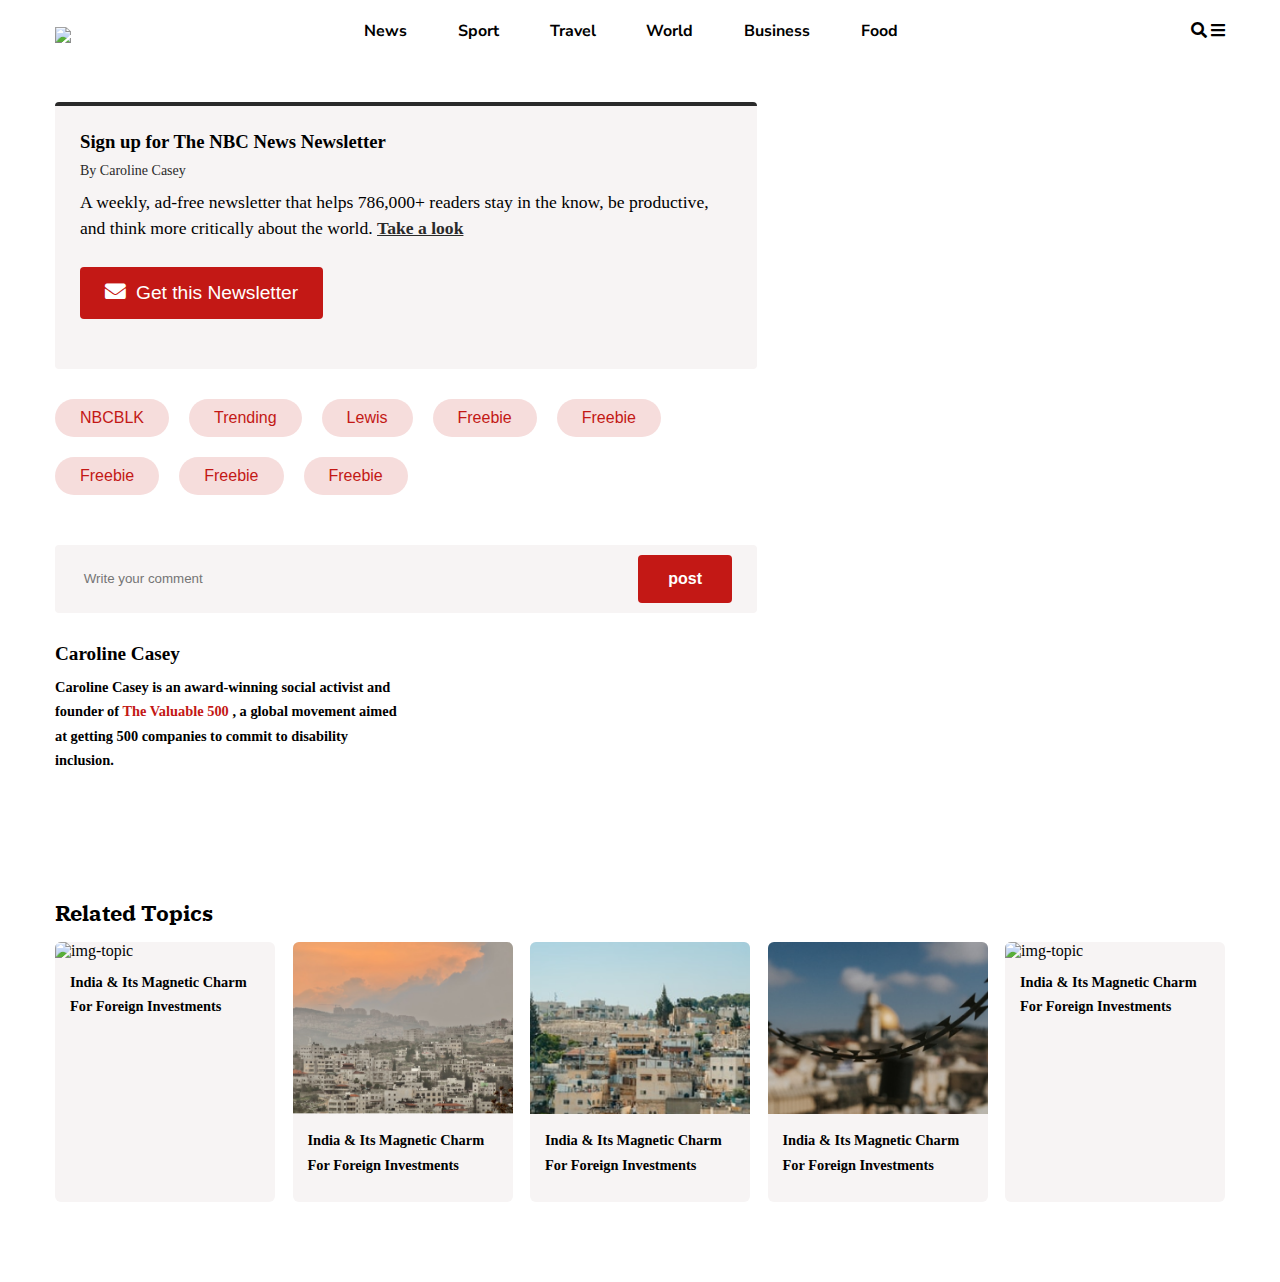
==== details.html @ b2598493 "delete detailstyle css,  merge style files into one file and change row class to rowFlex Relates #7" ====
<!DOCTYPE html>
<html lang="en">
<head>
    <meta charset="UTF-8">
    <meta http-equiv="X-UA-Compatible" content="IE=edge">
    <meta name="viewport" content="width=device-width, initial-scale=1.0">
    <title>Details News</title>
    <link rel="stylesheet" href="https://pro.fontawesome.com/releases/v5.10.0/css/all.css" />
    <link rel="stylesheet" href="style.css" />
</head>

<body>
    <!-- start navbar section -->
    <div class="container">
        <header>
            <nav>
                <div class="logo">
                    <img src="assets/logo.png" />
                </div>
                <ul class="menu">
                    <li><a href=""> News</a></li>
                    <li><a href=""> Sport</a></li>
                    <li><a href=""> Travel</a></li>
                    <li><a href=""> World</a></li>
                    <li><a href=""> Business</a></li>
                    <li><a href=""> Food</a></li>
                </ul>
                <div class="toggle">
                    <span><i class="fas fa-search"></i></span>
                    <span><i class="fas fa-bars"></i></span>
                </div>
            </nav>
        </header>
    </div>
    <!-- End navbar section -->

    <!-- start comment section -->

    <section class="comment">
        <div class="container">
            <div class="rowFlex">
                <div class="col-9">
                    <div class="commentDetails">
                        <h3>Sign up for The NBC News Newsletter</h3>
                        <span class="author">By Caroline Casey</span>
                        <p>A weekly, ad-free newsletter that helps 786,000+ readers stay in the know,
                            be productive, and think more critically about the world. <a href="#" class="newsLink"> Take
                                a look</a></p>
                        <button class="subscribBtn" id="sub">
                            <i class="fas fa-envelope"></i>Get this Newsletter</button>
                    </div>
                    <!-- tags -->
                    <div class="tags">
                        <button class="tagBtn">NBCBLK</button>
                        <button class="tagBtn">Trending</button>
                        <button class="tagBtn">Lewis</button>
                        <button class="tagBtn">Freebie</button>
                        <button class="tagBtn">Freebie</button>
                        <button class="tagBtn">Freebie</button>
                        <button class="tagBtn">Freebie</button>
                        <button class="tagBtn">Freebie</button>
                    </div>
                    <!-- tags -->

                    <!-- write comment -->
                    <form action="" class="formComment">
                        <input type="text" name="" id="" placeholder=" Write your comment">
                        <button class="sendBtn" id="send"> post</button>
                    </form>
                    <!-- write comment -->
                    <div class="userComment">
                        <h3>Caroline Casey</h3>
                        <p>Caroline Casey is an award-winning
                            social activist and founder of <span>The Valuable 500 </span> , a global movement aimed at
                            getting 500 companies to commit to disability inclusion. </p>
                    </div>

                </div>
                <div class="col-3"></div>
            </div>
        </div>
    </section>
    <!-- end comment section -->

    <!-- start Topic Related Section -->

    <section class="topic">
        <div class="container">
            <h2> Related Topics </h2>
            <div class="rowFlex">
                <div class="card">
                    <img src="assets/33.png" alt="img-topic">
                    <div class="body">
                        <p>India & Its Magnetic Charm For Foreign Investments</p>
                    </div>
                </div>
                <div class="card">
                    <img src="assets/6.png" alt="img-topic">
                    <div class="body">
                        <p>India & Its Magnetic Charm For Foreign Investments</p>
                    </div>
                </div>
                <div class="card">
                    <img src="assets/7.png" alt="img-topic">
                    <div class="body">
                        <p>India & Its Magnetic Charm For Foreign Investments</p>
                    </div>
                </div>
                <div class="card">
                    <img src="assets/8.png" alt="img-topic">
                    <div class="body">
                        <p>India & Its Magnetic Charm For Foreign Investments</p>
                    </div>
                </div>
                <div class="card">
                    <img src="assets/55.png" alt="img-topic">
                    <div class="body">
                        <p>India & Its Magnetic Charm For Foreign Investments</p>
                    </div>
                </div>
            </div>
        </div>

    </section>

    <!-- End Topic Related Section -->


</body>

</html>
---- style.css ----
@import url("https://fonts.googleapis.com/css2?family=IBM+Plex+Serif:wght@300&display=swap");
@import url("https://fonts.googleapis.com/css2?family=IBM+Plex+Serif:wght@300&family=Poppins:wght@200&display=swap");
@import url("https://fonts.googleapis.com/css2?family=IBM+Plex+Serif:wght@300&family=Nunito+Sans:wght@200&family=Poppins:wght@200&display=swap");

* {
  padding: 0;
  margin: 0;
  box-sizing: border-box;
}
html {
  font-size: 16px;
}
.container {
  margin: auto;
  width: 1170px;
}

 .rowFlex
{
  display: flex;
  justify-content: space-between;
  flex-wrap: wrap;
}
nav {
  width: 100%;
  margin-top: 10px;
  display: flex;
  flex-wrap: wrap;
  justify-content: space-between;
  align-items: center;
}
nav .logo {
  color: #000;
  font-family: "IBM Plex Serif";
  font-size: 2rem;
}

nav .menu {
  width: 50%;
  display: flex;
  flex-wrap: wrap;
  justify-content: space-around;
  list-style: none;
}
nav .menu li a {
  text-decoration: none;
  color: #000;
  font-weight: bold;
  font-family: "Nunito Sans";
  transition: all 0.5s ease-in-out;
}
nav .menu li a:hover {
  color: #c31815;
}
.header {
  margin: 30px 0px;
  display: flex;
  justify-content: space-between;
}
.header-img {
  overflow: hidden;
}
.header-img img {
  transition: all 0.5s ease-in-out;
}
.header-img:hover img {
  transform: scale(1.3);
}
.header-img img {
  max-width: 100%;
}

.header-info {
  padding: 20px;
  width: 50%;
}
.header-info span {
  color: #c31815;
}
.header-info h1 {
  margin: 20px 0px;
  font-family: "IBM Plex Serif";
}
.header-info p {
  line-height: 1.8;
  font-family: Poppins;
}

header .news {
  display: flex;
  justify-content: center;
  align-items: center;
  background-color: #c31815;
  padding: 5px;
}
header .news button {
  background-color: #fff;
  border: 1px solid #fff;
  margin-right: 30px;
  color: #c31815;
  padding: 10px;
  font-family: Poppins;
  animation: anime 1s ease-in-out 2s infinite forwards;
}
header .news p {
  color: #fff;
  font-family: Poppins;
}


/* start comment section*/
.comment,.topic{
  padding:30px 0;
  margin:20px auto;
}
.col-9{
  width:60%;
}
.commentDetails{
  background-color: #F7F4F4;
  padding:25px;
  border-radius: 4px;
  border-top:4px solid #2A2A2A;
}
.commentDetails p{
 font-size: 1.1rem;
 line-height: 1.5;
 color:#000;
 font-weight: 500;
}
.author{
 color:#2A2A2A;
 font-size: 14px;
 font-weight: normal;
 display: block;
 margin: 10px 0;
}
.newsLink{
  text-decoration-color: #2A2A2A;
  color: #2A2A2A;
  font-weight: bold;
  transition: 0.5s;
}
.newsLink:hover{
  color: #C31815;
  text-decoration-color: #C31815;
  font-weight: bold;
}
.subscribBtn{
  background-color: #C31815;
  color:#fff;
  border: none;
  border-radius: 4px;
  font-size: 1.2rem;
  padding: 15px 25px;
  margin: 25px 0;
  cursor: pointer;
  transition: 0.5s;
}
.subscribBtn:hover,
.sendBtn:hover{
  background-color: #9b0d0b;
  box-shadow: 0 2px 15px rgb(0 0 0 / 9%);
}
.subscribBtn i{
  margin-right:10px;
  font-size: 1.3rem;
}
.tags{
  display: flex;
  justify-content: flex-start;
  flex-wrap: wrap;
  margin:30px 0;
}
.tagBtn{
  background-color:#F6DDDC;
  border:none;
  border-radius: 50px;
  padding:10px 25px;
  color:#C31815;
  font-size: 1rem;
  margin-bottom: 20px;
  margin-right: 20px;
  cursor: pointer;
  transition: 0.5s;
}
.tagBtn:hover{
  background-color: #c31815;
  color:#fff;
}
.formComment{
  display: flex;
  justify-content: space-between;
  flex-wrap: wrap; 
  background-color: #F7F4F4;
  border-radius: 4px;
  padding:10px 25px;
}

.sendBtn{
  background-color: #C31815;
  border:none;
  border-radius: 4px;
  color:#fff;
  font-size: 1rem;
  font-weight: bold;
  cursor: pointer;
  padding:15px 30px;
  transition: 0.5s;

}

input[type="text"]{
  width: 80%;
  border:none;
  background-color: transparent;
}

input[type="text"]:focus{
outline: none;
}

.userComment{
  margin:30px 0;

}

.userComment h3{
  font-size: 1.2rem;
}
.userComment p{
  font-size: 0.9rem;
  width:50%;
  line-height: 1.7;
  font-weight: bold;
  margin: 10px 0;

}
.userComment span{
  color: #C31815;
}

/* Start topic Section */
.topic{
  margin-bottom: 50px;
}
.topic h2{
  font-family: "IBM Plex Serif";
  font-size: 22px;
  margin:15px auto
}
.card{
  width:220px;
  border-radius: 6px;
  overflow: hidden;
  background-color: #F7F4F4;
}
.card img{
  max-width: 100%;
  width:100%;
  object-fit: cover;
  transition: 0.5s;
}
.card:hover{
  box-shadow: 0 2px 15px rgba(247, 246, 246, 0.05);

}
.card img:hover{
  transform: scale(1.1);
}
.card .body p{
  line-height: 1.7;
  padding:0 15px;
  font-size: 0.9rem;
  font-weight:bold;
  margin-bottom:25px;
  margin-top: 10px;
}

/* End topic Section */
/* end comment  section*/

@media (max-width:600px) {
  .col-9{
    width:100%;
    text-align: center;
  }
  .commentDetails p{
    font-size: 1.4rem;
    line-height: 1.8;
}
  .author{
  font-size: 1.2rem;
}
  .col-3{
    display: none;
  }
  .userComment p{
  width: 100%;
  font-size: 1.3rem;
  }
 
   .card, .topic h2 {
    width:100%;
    margin: 25px;
  }
  .topic h2{
    font-size: 2rem;
  }
  .card .body p{
    font-size: 1.9rem;

  }
 
}

@media (max-width:900px) {
  .col-9{
    width:100%;
    margin:0 25px
  }
  .commentDetails p{
    font-size: 1.4rem;
    line-height: 1.8;
}
  .author{
  font-size: 1.2rem;
}
  .col-3{
    display: none;
  }
  .userComment p{
  width: 100%;
  font-size: 1.3rem;
  }
  
  .card, .topic h2 {
    width:100%;
    margin: 25px;
  }
  .topic h2{
    font-size: 2rem;
  }
  .card .body p{
    font-size: 1.9rem;

  }
 

}

@keyframes anime {
  0% {
    color: #000;
    font-size: 1.5rem;
  }

  100% {
    color: red;
    font-size: 1.5rem;
  }
}
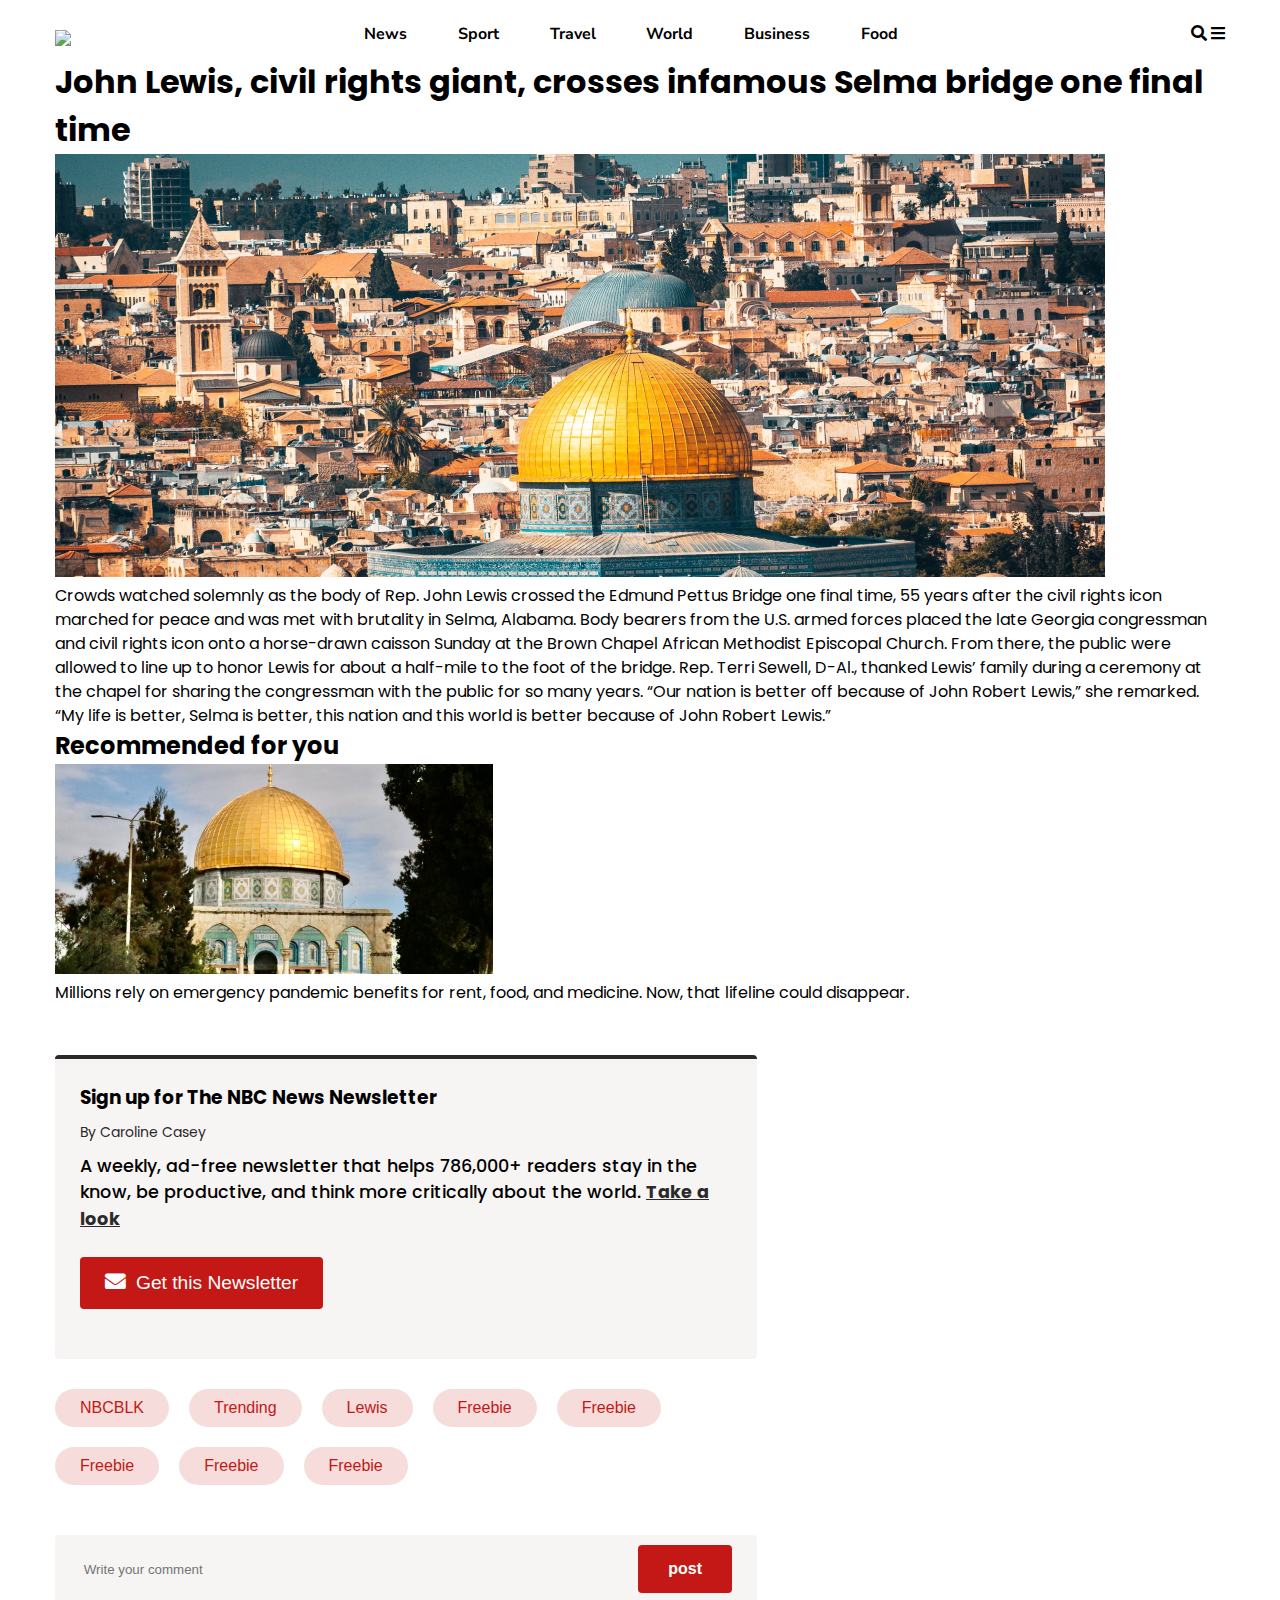
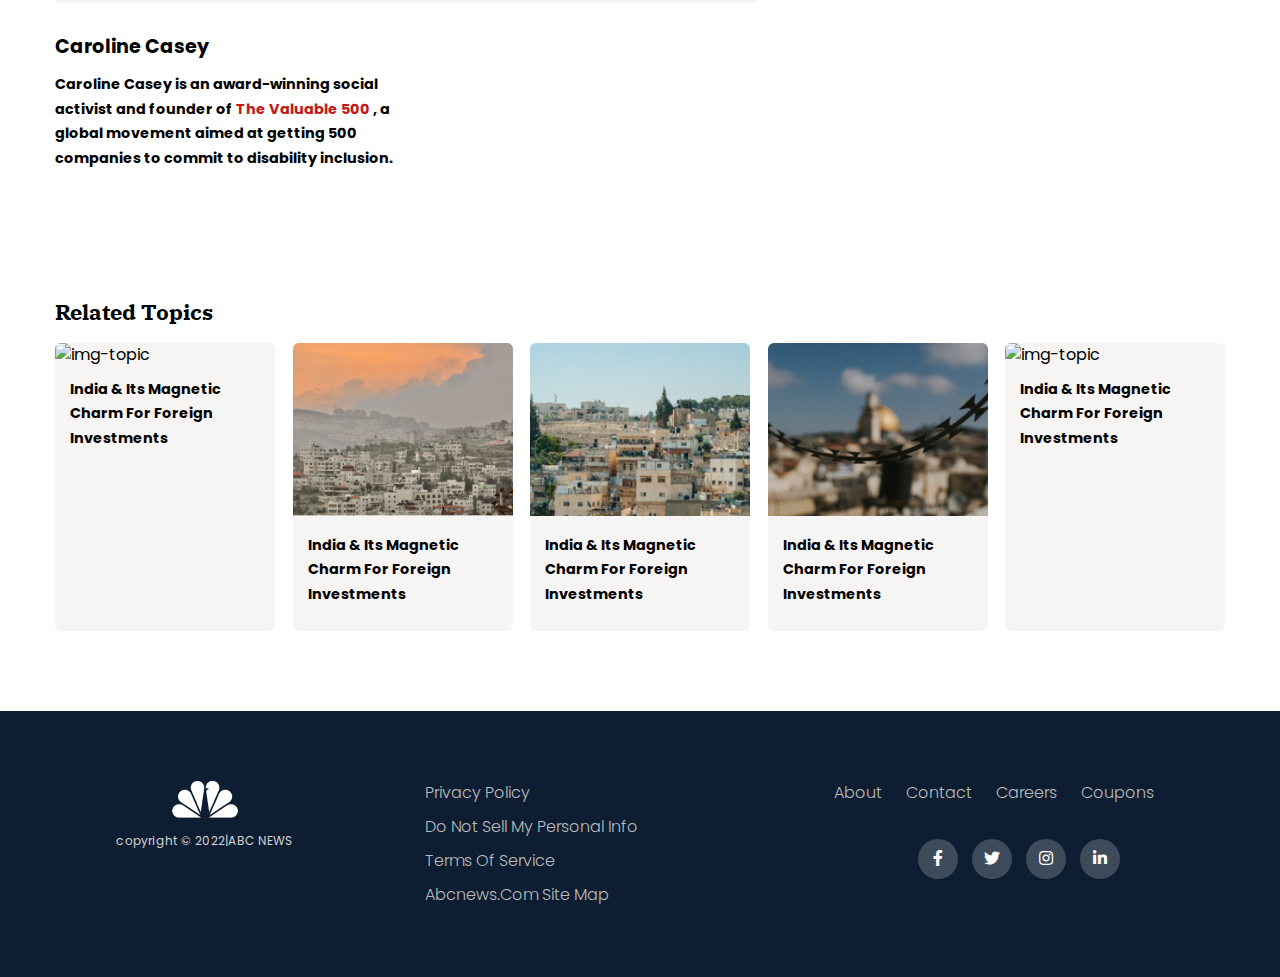
==== commit d19984a9: "create news detials section >relates #6" ====
--- a/details.html
+++ b/details.html
@@ -31,6 +31,42 @@
                 </div>
             </nav>
         </header>
+
+        <section class="wraper">
+            <section class="newsTitleAndImg">
+                <section class="wrapTitleAndImg">
+                    <h1 class="newsTitle">
+                        John Lewis, civil rights giant, crosses infamous
+                        Selma bridge one final time
+                    </h1>
+                    <img class="newsImg" src="assets/9.png" alt="" />
+                </section>
+            </section>
+
+            <section class="newsDescAndRecommended">
+                <section class="wrap">
+                    <p class="newsDesc">Crowds watched solemnly as the body of Rep. John Lewis crossed the Edmund Pettus Bridge one final time, 55 years after the civil rights icon marched for peace and was met with brutality in Selma, Alabama.
+
+                        Body bearers from the U.S. armed forces placed the late Georgia congressman and civil rights icon onto a horse-drawn caisson Sunday at the Brown Chapel African Methodist Episcopal Church. From there, the public were allowed to line up to honor Lewis for about a half-mile to the foot of the bridge.
+                        
+                        Rep. Terri Sewell, D-Al., thanked Lewis’ family during a ceremony at the chapel for sharing the congressman with the public for so many years.
+                        
+                        “Our nation is better off because of John Robert Lewis,” she remarked. “My life is better, Selma is better, this nation and this world is better because of John Robert Lewis.”
+                    </p>
+                    <aside class="recommended">
+                        <h2 class="titleReco">Recommended for you</h2>
+                        <div class="imgAndDecsOfRecom">
+                            <img src="assets/4.png" alt="" />
+                            <p class="decsOfRecom">
+                                Millions rely on emergency pandemic benefits
+                                for rent, food, and medicine. Now, that
+                                lifeline could disappear.
+                            </p>
+                        </div>
+                    </aside>
+                </section>
+            </section>
+        </section>
     </div>
     <!-- End navbar section -->
 
@@ -122,7 +158,40 @@
         </div>
 
     </section>
-
+    <footer class="footer">
+        <div class="row">
+            <div class="footer-col footer-logo">
+                <img src="assets/image_53.png" />
+                <p class="copyright">copyright &copy; 2022|ABC NEWS</p>
+            </div>
+
+            <div class="footer-col">
+                <ul>
+                    <li><a href="#">Privacy Policy</a></li>
+                    <li><a href="#">Do not sell my personal info</a></li>
+                    <li><a href="#">Terms of Service</a></li>
+                    <li><a href="#">abcnews.com Site Map</a></li>
+                </ul>
+            </div>
+            <div class="footer-col">
+                <ul>
+                    <div class="about">
+                        <a href="#">About&nbsp; &nbsp; &nbsp; </a>
+                        <a href="#">Contact&nbsp; &nbsp; &nbsp; </a>
+                        <a href="#">Careers&nbsp; &nbsp; &nbsp; </a>
+                        <a href="#">Coupons</a>
+                    </div>
+                </ul>
+                <br />
+                <div class="social-links">
+                    <a href="#"><i class="fab fa-facebook-f"></i></a>
+                    <a href="#"><i class="fab fa-twitter"></i></a>
+                    <a href="#"><i class="fab fa-instagram"></i></a>
+                    <a href="#"><i class="fab fa-linkedin-in"></i></a>
+                </div>
+            </div>
+        </div>
+    </footer>
     <!-- End Topic Related Section -->
 
 
--- a/style.css
+++ b/style.css
@@ -1,362 +1,602 @@
 @import url("https://fonts.googleapis.com/css2?family=IBM+Plex+Serif:wght@300&display=swap");
 @import url("https://fonts.googleapis.com/css2?family=IBM+Plex+Serif:wght@300&family=Poppins:wght@200&display=swap");
 @import url("https://fonts.googleapis.com/css2?family=IBM+Plex+Serif:wght@300&family=Nunito+Sans:wght@200&family=Poppins:wght@200&display=swap");
-
 * {
-  padding: 0;
-  margin: 0;
-  box-sizing: border-box;
-}
+    padding: 0;
+    margin: 0;
+    box-sizing: border-box;
+}
+
 html {
-  font-size: 16px;
-}
+    font-size: 16px;
+}
+
 .container {
-  margin: auto;
-  width: 1170px;
-}
-
- .rowFlex
-{
-  display: flex;
-  justify-content: space-between;
-  flex-wrap: wrap;
+    margin: auto;
+    width: 1170px;
+}
+
+.rowFlex {
+    display: flex;
+    justify-content: space-between;
+    flex-wrap: wrap;
 }
 nav {
-  width: 100%;
-  margin-top: 10px;
-  display: flex;
-  flex-wrap: wrap;
-  justify-content: space-between;
-  align-items: center;
-}
+    width: 100%;
+    margin-top: 10px;
+    display: flex;
+    flex-wrap: wrap;
+    justify-content: space-between;
+    align-items: center;
+}
+
 nav .logo {
-  color: #000;
-  font-family: "IBM Plex Serif";
-  font-size: 2rem;
+    color: #000;
+    font-family: "IBM Plex Serif";
+    font-size: 2rem;
 }
 
 nav .menu {
-  width: 50%;
-  display: flex;
-  flex-wrap: wrap;
-  justify-content: space-around;
-  list-style: none;
-}
+    width: 50%;
+    display: flex;
+    flex-wrap: wrap;
+    justify-content: space-around;
+    list-style: none;
+}
+
 nav .menu li a {
-  text-decoration: none;
-  color: #000;
-  font-weight: bold;
-  font-family: "Nunito Sans";
-  transition: all 0.5s ease-in-out;
-}
+    text-decoration: none;
+    color: #000;
+    font-weight: bold;
+    font-family: "Nunito Sans";
+    transition: all 0.5s ease-in-out;
+}
+
 nav .menu li a:hover {
-  color: #c31815;
-}
+    color: #c31815;
+}
+
 .header {
-  margin: 30px 0px;
-  display: flex;
-  justify-content: space-between;
-}
+    margin: 30px 0px;
+    display: flex;
+    justify-content: space-between;
+}
+
 .header-img {
-  overflow: hidden;
-}
+    overflow: hidden;
+}
+
 .header-img img {
-  transition: all 0.5s ease-in-out;
-}
+    transition: all 0.5s ease-in-out;
+}
+
 .header-img:hover img {
-  transform: scale(1.3);
-}
+    transform: scale(1.3);
+}
+
 .header-img img {
-  max-width: 100%;
+    max-width: 100%;
 }
 
 .header-info {
-  padding: 20px;
-  width: 50%;
-}
+    padding: 20px;
+    width: 50%;
+}
+
 .header-info span {
-  color: #c31815;
-}
+    color: #c31815;
+}
+
 .header-info h1 {
-  margin: 20px 0px;
-  font-family: "IBM Plex Serif";
-}
+    margin: 20px 0px;
+    font-family: "IBM Plex Serif";
+}
+
 .header-info p {
-  line-height: 1.8;
-  font-family: Poppins;
-}
-
-header .news {
-  display: flex;
-  justify-content: center;
-  align-items: center;
-  background-color: #c31815;
-  padding: 5px;
-}
-header .news button {
-  background-color: #fff;
-  border: 1px solid #fff;
-  margin-right: 30px;
-  color: #c31815;
-  padding: 10px;
-  font-family: Poppins;
-  animation: anime 1s ease-in-out 2s infinite forwards;
-}
-header .news p {
-  color: #fff;
-  font-family: Poppins;
-}
-
+    line-height: 1.8;
+    font-family: Poppins;
+}
+
+header .header-news {
+    display: flex;
+    justify-content: center;
+    align-items: center;
+    background-color: #c31815;
+    padding: 5px;
+}
+header .header-news button {
+    background-color: #fff;
+    border: 1px solid #fff;
+    margin-right: 30px;
+    color: #c31815;
+    padding: 10px;
+    font-family: Poppins;
+    animation: anime 1s ease-in-out 2s infinite forwards;
+}
+header .header-news p {
+    color: #fff;
+    font-family: Poppins;
+}
 
 /* start comment section*/
-.comment,.topic{
-  padding:30px 0;
-  margin:20px auto;
-}
-.col-9{
-  width:60%;
-}
-.commentDetails{
-  background-color: #F7F4F4;
-  padding:25px;
-  border-radius: 4px;
-  border-top:4px solid #2A2A2A;
-}
-.commentDetails p{
- font-size: 1.1rem;
- line-height: 1.5;
- color:#000;
- font-weight: 500;
-}
-.author{
- color:#2A2A2A;
- font-size: 14px;
- font-weight: normal;
- display: block;
- margin: 10px 0;
-}
-.newsLink{
-  text-decoration-color: #2A2A2A;
-  color: #2A2A2A;
-  font-weight: bold;
-  transition: 0.5s;
-}
-.newsLink:hover{
-  color: #C31815;
-  text-decoration-color: #C31815;
-  font-weight: bold;
-}
-.subscribBtn{
-  background-color: #C31815;
-  color:#fff;
-  border: none;
-  border-radius: 4px;
-  font-size: 1.2rem;
-  padding: 15px 25px;
-  margin: 25px 0;
-  cursor: pointer;
-  transition: 0.5s;
+.comment,
+.topic {
+    padding: 30px 0;
+    margin: 20px auto;
+}
+.col-9 {
+    width: 60%;
+}
+.commentDetails {
+    background-color: #f7f4f4;
+    padding: 25px;
+    border-radius: 4px;
+    border-top: 4px solid #2a2a2a;
+}
+.commentDetails p {
+    font-size: 1.1rem;
+    line-height: 1.5;
+    color: #000;
+    font-weight: 500;
+}
+.author {
+    color: #2a2a2a;
+    font-size: 14px;
+    font-weight: normal;
+    display: block;
+    margin: 10px 0;
+}
+.newsLink {
+    text-decoration-color: #2a2a2a;
+    color: #2a2a2a;
+    font-weight: bold;
+    transition: 0.5s;
+}
+.newsLink:hover {
+    color: #c31815;
+    text-decoration-color: #c31815;
+    font-weight: bold;
+}
+.subscribBtn {
+    background-color: #c31815;
+    color: #fff;
+    border: none;
+    border-radius: 4px;
+    font-size: 1.2rem;
+    padding: 15px 25px;
+    margin: 25px 0;
+    cursor: pointer;
+    transition: 0.5s;
 }
 .subscribBtn:hover,
-.sendBtn:hover{
-  background-color: #9b0d0b;
-  box-shadow: 0 2px 15px rgb(0 0 0 / 9%);
-}
-.subscribBtn i{
-  margin-right:10px;
-  font-size: 1.3rem;
-}
-.tags{
-  display: flex;
-  justify-content: flex-start;
-  flex-wrap: wrap;
-  margin:30px 0;
-}
-.tagBtn{
-  background-color:#F6DDDC;
-  border:none;
-  border-radius: 50px;
-  padding:10px 25px;
-  color:#C31815;
-  font-size: 1rem;
-  margin-bottom: 20px;
-  margin-right: 20px;
-  cursor: pointer;
-  transition: 0.5s;
-}
-.tagBtn:hover{
-  background-color: #c31815;
-  color:#fff;
-}
-.formComment{
-  display: flex;
-  justify-content: space-between;
-  flex-wrap: wrap; 
-  background-color: #F7F4F4;
-  border-radius: 4px;
-  padding:10px 25px;
-}
-
-.sendBtn{
-  background-color: #C31815;
-  border:none;
-  border-radius: 4px;
-  color:#fff;
-  font-size: 1rem;
-  font-weight: bold;
-  cursor: pointer;
-  padding:15px 30px;
-  transition: 0.5s;
-
-}
-
-input[type="text"]{
-  width: 80%;
-  border:none;
-  background-color: transparent;
-}
-
-input[type="text"]:focus{
-outline: none;
-}
-
-.userComment{
-  margin:30px 0;
-
-}
-
-.userComment h3{
-  font-size: 1.2rem;
-}
-.userComment p{
-  font-size: 0.9rem;
-  width:50%;
-  line-height: 1.7;
-  font-weight: bold;
-  margin: 10px 0;
-
-}
-.userComment span{
-  color: #C31815;
+.sendBtn:hover {
+    background-color: #9b0d0b;
+    box-shadow: 0 2px 15px rgb(0 0 0 / 9%);
+}
+.subscribBtn i {
+    margin-right: 10px;
+    font-size: 1.3rem;
+}
+.tags {
+    display: flex;
+    justify-content: flex-start;
+    flex-wrap: wrap;
+    margin: 30px 0;
+}
+.tagBtn {
+    background-color: #f6dddc;
+    border: none;
+    border-radius: 50px;
+    padding: 10px 25px;
+    color: #c31815;
+    font-size: 1rem;
+    margin-bottom: 20px;
+    margin-right: 20px;
+    cursor: pointer;
+    transition: 0.5s;
+}
+.tagBtn:hover {
+    background-color: #c31815;
+    color: #fff;
+}
+.formComment {
+    display: flex;
+    justify-content: space-between;
+    flex-wrap: wrap;
+    background-color: #f7f4f4;
+    border-radius: 4px;
+    padding: 10px 25px;
+}
+
+.sendBtn {
+    background-color: #c31815;
+    border: none;
+    border-radius: 4px;
+    color: #fff;
+    font-size: 1rem;
+    font-weight: bold;
+    cursor: pointer;
+    padding: 15px 30px;
+    transition: 0.5s;
+}
+
+input[type="text"] {
+    width: 80%;
+    border: none;
+    background-color: transparent;
+}
+
+input[type="text"]:focus {
+    outline: none;
+}
+
+.userComment {
+    margin: 30px 0;
+}
+
+.userComment h3 {
+    font-size: 1.2rem;
+}
+.userComment p {
+    font-size: 0.9rem;
+    width: 50%;
+    line-height: 1.7;
+    font-weight: bold;
+    margin: 10px 0;
+}
+.userComment span {
+    color: #c31815;
 }
 
 /* Start topic Section */
-.topic{
-  margin-bottom: 50px;
-}
-.topic h2{
-  font-family: "IBM Plex Serif";
-  font-size: 22px;
-  margin:15px auto
-}
-.card{
-  width:220px;
-  border-radius: 6px;
-  overflow: hidden;
-  background-color: #F7F4F4;
-}
-.card img{
-  max-width: 100%;
-  width:100%;
-  object-fit: cover;
-  transition: 0.5s;
-}
-.card:hover{
-  box-shadow: 0 2px 15px rgba(247, 246, 246, 0.05);
-
-}
-.card img:hover{
-  transform: scale(1.1);
-}
-.card .body p{
-  line-height: 1.7;
-  padding:0 15px;
-  font-size: 0.9rem;
-  font-weight:bold;
-  margin-bottom:25px;
-  margin-top: 10px;
-}
-
+.topic {
+    margin-bottom: 50px;
+}
+.topic h2 {
+    font-family: "IBM Plex Serif";
+    font-size: 22px;
+    margin: 15px auto;
+}
+.card {
+    width: 220px;
+    border-radius: 6px;
+    overflow: hidden;
+    background-color: #f7f4f4;
+}
+.card img {
+    max-width: 100%;
+    width: 100%;
+    object-fit: cover;
+    transition: 0.5s;
+}
+.card:hover {
+    box-shadow: 0 2px 15px rgba(247, 246, 246, 0.05);
+}
+.card img:hover {
+    transform: scale(1.1);
+}
+.card .body p {
+    line-height: 1.7;
+    padding: 0 15px;
+    font-size: 0.9rem;
+    font-weight: bold;
+    margin-bottom: 25px;
+    margin-top: 10px;
+}
+/*****  main Section ******/
+.main {
+    padding-top: 60px;
+    display: flex;
+    justify-content: space-between;
+    width: 100%;
+    align-items: flex-start;
+}
+
+.news {
+    width: 70%;
+}
+.news h2 {
+    background-color: #f1f2f3;
+    padding: 15px;
+    color: #2a2a2a;
+    font-family: "Poppins";
+}
+
+.news .cards {
+    display: flex;
+    margin-top: 13px;
+    justify-content: space-between;
+}
+.news .cards .card {
+    width: 48%;
+    background-color: #f1f2f3;
+}
+.news .cards .card .card-body {
+    padding: 15px;
+}
+.news .cards .card .card-body h3 {
+    color: #2a2a2a;
+    font-family: "IBM Plex Serif";
+}
+.news .cards .card .card-body p {
+    line-height: 1.5;
+    margin-top: 10px;
+    font-family: "Nunito Sans";
+    font-size: 1rem;
+}
+
+.news .cards .card img {
+    max-width: 100%;
+    height: 200px;
+    object-fit: cover;
+    transition: all 0.5s ease-in-out;
+}
+
+.news .cards .card:hover img {
+    transform: scale(1.1);
+}
+.blogs {
+    width: 25%;
+}
+
+.blogs h2 {
+    background-color: #f1f2f3;
+    padding: 15px;
+    color: #2a2a2a;
+    font-family: "Poppins";
+}
+.last-blogs {
+    background-color: #f1f2f3;
+    padding: 15px 0px 15px 15px;
+    margin-top: 10px;
+    height: 500px;
+}
+
+.last-blogs p {
+    color: #2a2a2a;
+    margin-bottom: 15px;
+    font-family: "IBM Plex Serif";
+    line-height: 115.38%;
+}
+/**** end main section ***/
 /* End topic Section */
 /* end comment  section*/
 
-@media (max-width:600px) {
-  .col-9{
-    width:100%;
+@media (max-width: 600px) {
+    .col-9 {
+        width: 100%;
+        text-align: center;
+    }
+    .commentDetails p {
+        font-size: 1.4rem;
+        line-height: 1.8;
+    }
+    .author {
+        font-size: 1.2rem;
+    }
+    .col-3 {
+        display: none;
+    }
+    .userComment p {
+        width: 100%;
+        font-size: 1.3rem;
+    }
+
+    .card,
+    .topic h2 {
+        width: 100%;
+        margin: 25px;
+    }
+    .topic h2 {
+        font-size: 2rem;
+    }
+    .card .body p {
+        font-size: 1.9rem;
+    }
+}
+
+@media (max-width: 900px) {
+    .col-9 {
+        width: 100%;
+        margin: 0 25px;
+    }
+    .commentDetails p {
+        font-size: 1.4rem;
+        line-height: 1.8;
+    }
+    .author {
+        font-size: 1.2rem;
+    }
+
+    .col-3 {
+        display: none;
+    }
+    .userComment p {
+        width: 100%;
+        font-size: 1.3rem;
+    }
+
+    .card,
+    .topic h2 {
+        width: 100%;
+        margin: 25px;
+    }
+    .topic h2 {
+        font-size: 2rem;
+    }
+    .card .body p {
+        font-size: 1.9rem;
+    }
+}
+
+@keyframes anime {
+    0% {
+        color: #000;
+        font-size: 1.5rem;
+    }
+    100% {
+        color: red;
+        font-size: 1.5rem;
+    }
+}
+/* upper footer */
+
+
+/*****  main Section ******/
+.main2 {
+    padding-top: 60px;
+    display: flex;
+    justify-content: space-between;
+    width: 100%;
+    align-items: flex-start;
+  }
+  .news2 {
+      width: 100%;
+  }
+  
+  .news2 h2 {
+      background-color: #f1f2f3;
+      padding: 15px;
+      color: #2a2a2a;
+      font-family: "Poppins";
+      width: 100%;
+  }
+  
+  .news2 .cards {
+      display: flex;
+      margin-top: 13px;
+      justify-content: space-between;
+  }
+  
+  .news2 .cards .card {
+      width: 30%;
+      background-color: #f1f2f3;
+  }
+  
+  .news2 .cards .card .card-body {
+      padding: 15px;
+  }
+  
+  .news2 .cards .card .card-body h3 {
+      color: #2a2a2a;
+      font-family: "IBM Plex Serif";
+  }
+  
+  .news2 .cards .card .card-body p {
+      line-height: 1.5;
+      margin-top: 10px;
+      font-family: "Nunito Sans";
+      font-size: 1rem;
+  }
+  
+  .news2 .cards .card img {
+      max-width: 100%;
+      height: 200px;
+      object-fit: cover;
+      transition: all 0.5s ease-in-out;
+  }
+  
+  .news2 .cards .card:hover img {
+      transform: scale(1.1);
+  }
+/* footer */
+body {
+    line-height: 1.5;
+    font-family: "Poppins", sans-serif;
+}
+
+.row {
+    display: flex;
+    flex-wrap: wrap;
+}
+
+ul {
+    list-style: none;
+}
+
+.footer {
+    background-color: #0e1e32;
+    padding: 70px 0;
+
+    width: 100%;
+    margin-top: 50px;
+}
+
+.footer-col {
+    width: 32%;
+    padding: 0 15px;
+}
+
+.footer-col ul li:not(:last-child) {
+    margin-bottom: 10px;
+}
+
+.footer-col ul li a {
+    font-size: 16px;
+    text-transform: capitalize;
+    color: #ffffff;
+    text-decoration: none;
+    font-weight: 300;
+    color: #bbbbbb;
+    display: block;
+    transition: all 0.3s ease;
+}
+
+.footer-col ul li a:hover {
+    color: #ffffff;
+    padding-left: 8px;
+}
+
+.footer-col .social-links {
     text-align: center;
-  }
-  .commentDetails p{
-    font-size: 1.4rem;
-    line-height: 1.8;
-}
-  .author{
-  font-size: 1.2rem;
-}
-  .col-3{
-    display: none;
-  }
-  .userComment p{
-  width: 100%;
-  font-size: 1.3rem;
-  }
- 
-   .card, .topic h2 {
-    width:100%;
-    margin: 25px;
-  }
-  .topic h2{
-    font-size: 2rem;
-  }
-  .card .body p{
-    font-size: 1.9rem;
-
-  }
- 
-}
-
-@media (max-width:900px) {
-  .col-9{
-    width:100%;
-    margin:0 25px
-  }
-  .commentDetails p{
-    font-size: 1.4rem;
-    line-height: 1.8;
-}
-  .author{
-  font-size: 1.2rem;
-}
-  .col-3{
-    display: none;
-  }
-  .userComment p{
-  width: 100%;
-  font-size: 1.3rem;
-  }
-  
-  .card, .topic h2 {
-    width:100%;
-    margin: 25px;
-  }
-  .topic h2{
-    font-size: 2rem;
-  }
-  .card .body p{
-    font-size: 1.9rem;
-
-  }
- 
-
-}
-
-@keyframes anime {
-  0% {
-    color: #000;
-    font-size: 1.5rem;
-  }
-
-  100% {
-    color: red;
-    font-size: 1.5rem;
-  }
-}
+}
+
+.footer-col .social-links a {
+    display: inline-block;
+    height: 40px;
+    width: 40px;
+    background-color: rgba(255, 255, 255, 0.2);
+    margin: 0 10px 10px 0;
+    text-align: center;
+    line-height: 40px;
+    color: #ffffff;
+    border-radius: 50%;
+    transition: all 0.5s ease;
+}
+
+.footer-col .social-links a:hover {
+    color: #24262b;
+    background-color: #ffffff;
+}
+
+.copyright {
+    font-family: Poppins;
+    font-size: 12px;
+    line-height: 25px;
+    /* identical to box height */
+    letter-spacing: 0.02em;
+    color: lightgray;
+}
+
+.about {
+    margin-bottom: 10px;
+}
+
+.about a {
+    font-size: 16px;
+    text-transform: capitalize;
+    color: #ffffff;
+    text-decoration: none;
+    font-weight: 300;
+    color: #bbbbbb;
+    transition: all 0.3s ease;
+}
+
+.about a:hover {
+    color: #ffffff;
+    padding-left: 8px;
+}
+
+.footer-logo {
+    text-align: center;
+}
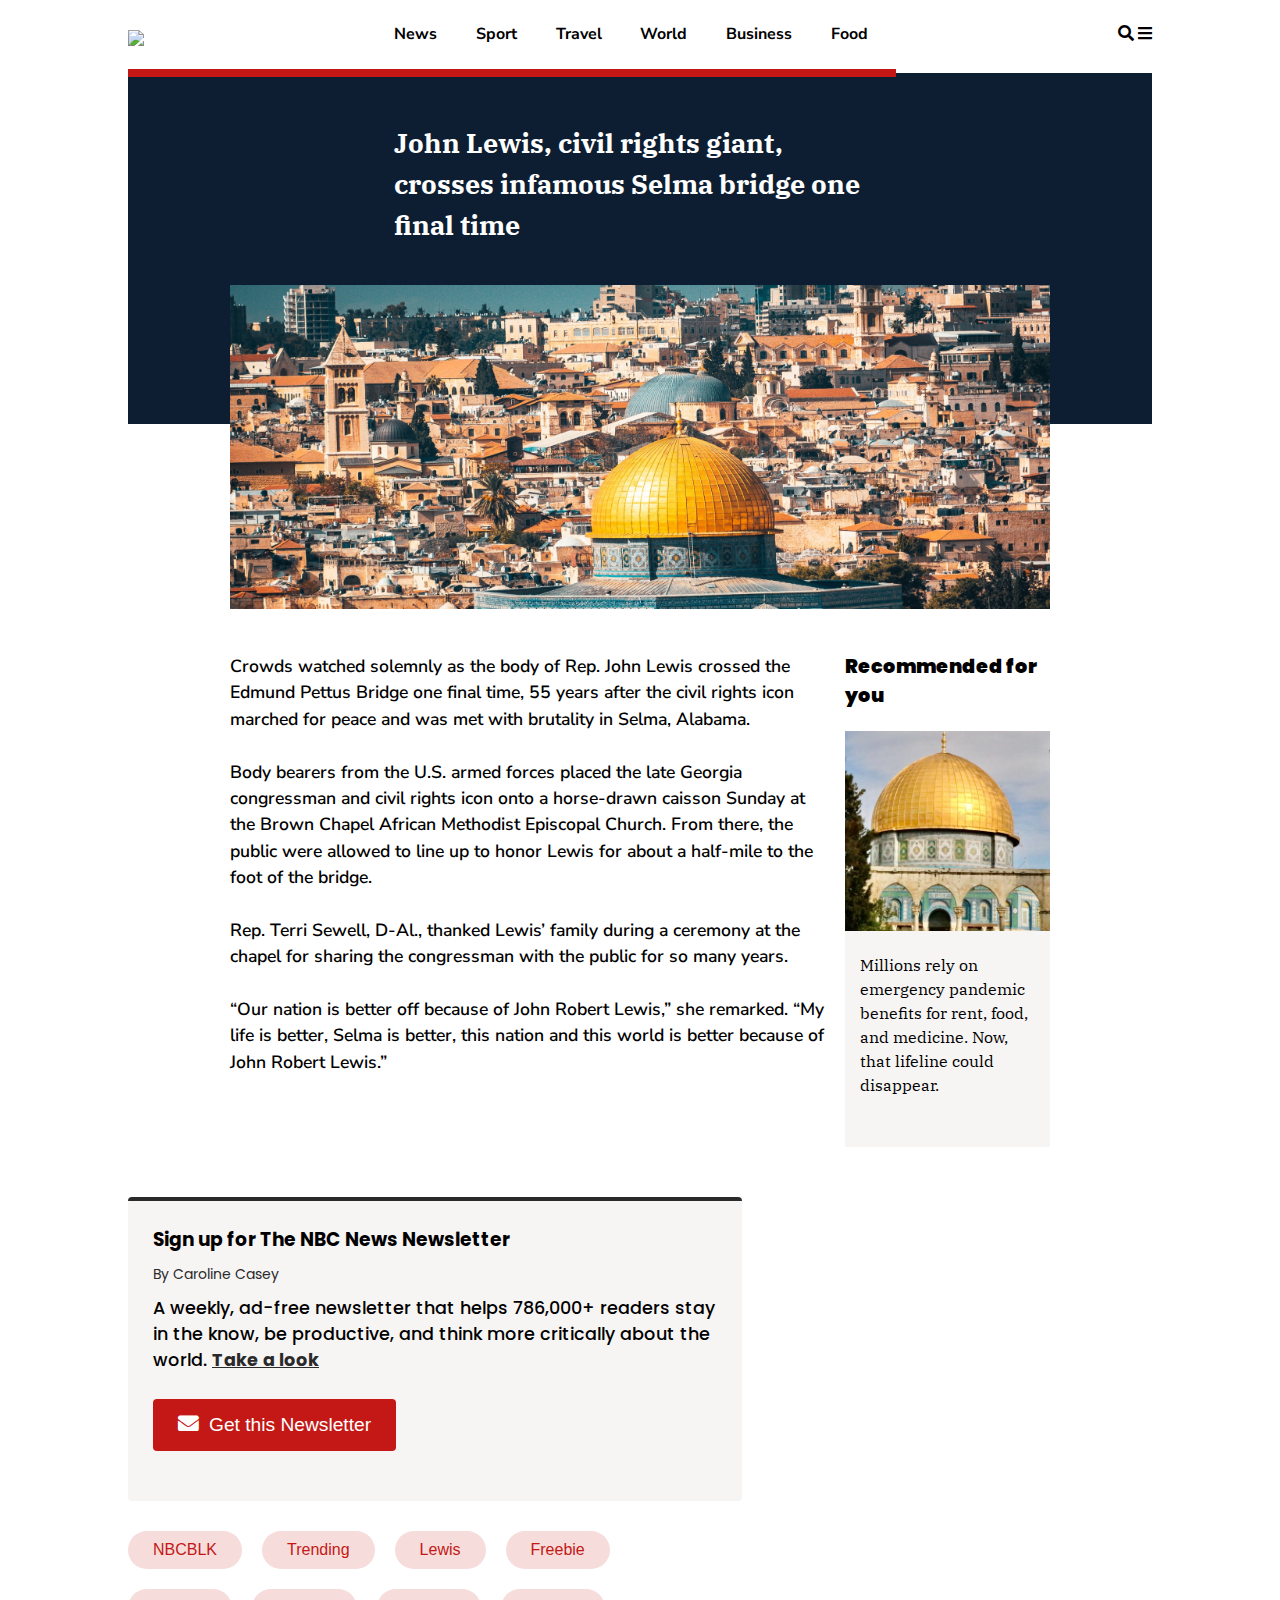
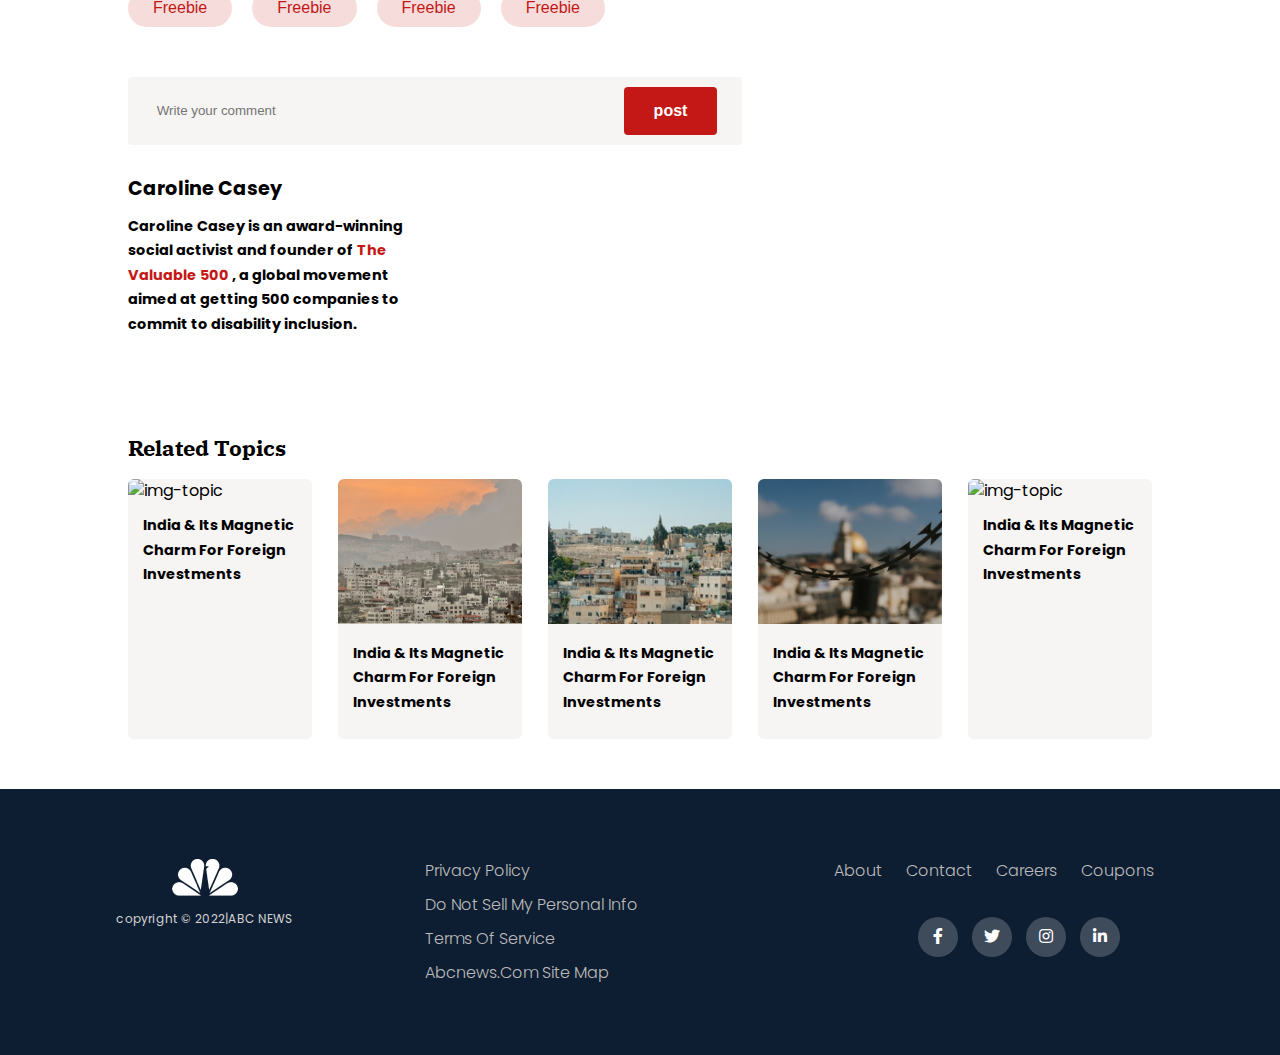
==== commit ff84b5d7: "project completed" ====
--- a/details.html
+++ b/details.html
@@ -15,7 +15,11 @@
         <header>
             <nav>
                 <div class="logo">
-                    <img src="assets/logo.png" />
+                    <a href="index.html">
+                        <img src="assets/logo.png" />
+
+                    </a>
+                    
                 </div>
                 <ul class="menu">
                     <li><a href=""> News</a></li>
--- a/style.css
+++ b/style.css
@@ -12,14 +12,16 @@
 }
 
 .container {
-    margin: auto;
-    width: 1170px;
-}
+    margin: 0px auto;
+    width: 80vw;
+}
+
 
 .rowFlex {
     display: flex;
     justify-content: space-between;
     flex-wrap: wrap;
+    width: 100%;
 }
 nav {
     width: 100%;
@@ -56,6 +58,7 @@
     color: #c31815;
 }
 
+
 .header {
     margin: 30px 0px;
     display: flex;
@@ -91,7 +94,10 @@
     margin: 20px 0px;
     font-family: "IBM Plex Serif";
 }
-
+.header-info h1 a{
+    text-decoration: none;
+    color: #000;
+}
 .header-info p {
     line-height: 1.8;
     font-family: Poppins;
@@ -118,11 +124,94 @@
     font-family: Poppins;
 }
 
+
+/*****  main Section ******/
+.main {
+    padding-top: 60px;
+    display: flex;
+    justify-content: space-between;
+    width: 100%;
+    align-items: flex-start;
+}
+
+.news {
+    width: 70%;
+}
+.news h2 {
+    background-color: #f1f2f3;
+    padding: 15px;
+    color: #2a2a2a;
+    font-family: "Poppins";
+}
+
+.news .cards {
+    display: flex;
+    margin-top: 13px;
+    justify-content: space-between;
+}
+.news .cards .card {
+    width: 48%;
+    background-color: #f1f2f3;
+}
+.news .cards .card .card-body {
+    padding: 15px;
+}
+.news .cards .card .card-body h3 {
+    color: #2a2a2a;
+    font-family: "IBM Plex Serif";
+}
+.news .cards .card .card-body p {
+    line-height: 1.5;
+    margin-top: 10px;
+    font-family: "Nunito Sans";
+    font-size: 1rem;
+}
+
+.news .cards .card img {
+    max-width: 100%;
+    height: 200px;
+    object-fit: cover;
+    transition: all 0.5s ease-in-out;
+}
+
+.news .cards .card:hover img {
+    transform: scale(1.1);
+}
+.blogs {
+    width: 25%;
+}
+
+.blogs h2 {
+    background-color: #f1f2f3;
+    padding: 15px;
+    color: #2a2a2a;
+    font-family: "Poppins";
+}
+.last-blogs {
+    background-color: #f1f2f3;
+    padding: 15px 0px 15px 15px;
+    margin-top: 10px;
+    height: 500px;
+}
+
+.last-blogs p {
+    color: #2a2a2a;
+    margin-bottom: 15px;
+    font-family: "IBM Plex Serif";
+    line-height: 115.38%;
+}
+
+
+/**** end main section ***/
+
+
 /* start comment section*/
 .comment,
 .topic {
     padding: 30px 0;
+    padding-bottom: 0px;
     margin: 20px auto;
+    margin-bottom: 0px;
 }
 .col-9 {
     width: 60%;
@@ -258,7 +347,8 @@
     margin: 15px auto;
 }
 .card {
-    width: 220px;
+    width: 18%;
+    /* width: 220px; */
     border-radius: 6px;
     overflow: hidden;
     background-color: #f7f4f4;
@@ -283,151 +373,11 @@
     margin-bottom: 25px;
     margin-top: 10px;
 }
-/*****  main Section ******/
-.main {
-    padding-top: 60px;
-    display: flex;
-    justify-content: space-between;
-    width: 100%;
-    align-items: flex-start;
-}
-
-.news {
-    width: 70%;
-}
-.news h2 {
-    background-color: #f1f2f3;
-    padding: 15px;
-    color: #2a2a2a;
-    font-family: "Poppins";
-}
-
-.news .cards {
-    display: flex;
-    margin-top: 13px;
-    justify-content: space-between;
-}
-.news .cards .card {
-    width: 48%;
-    background-color: #f1f2f3;
-}
-.news .cards .card .card-body {
-    padding: 15px;
-}
-.news .cards .card .card-body h3 {
-    color: #2a2a2a;
-    font-family: "IBM Plex Serif";
-}
-.news .cards .card .card-body p {
-    line-height: 1.5;
-    margin-top: 10px;
-    font-family: "Nunito Sans";
-    font-size: 1rem;
-}
-
-.news .cards .card img {
-    max-width: 100%;
-    height: 200px;
-    object-fit: cover;
-    transition: all 0.5s ease-in-out;
-}
-
-.news .cards .card:hover img {
-    transform: scale(1.1);
-}
-.blogs {
-    width: 25%;
-}
-
-.blogs h2 {
-    background-color: #f1f2f3;
-    padding: 15px;
-    color: #2a2a2a;
-    font-family: "Poppins";
-}
-.last-blogs {
-    background-color: #f1f2f3;
-    padding: 15px 0px 15px 15px;
-    margin-top: 10px;
-    height: 500px;
-}
-
-.last-blogs p {
-    color: #2a2a2a;
-    margin-bottom: 15px;
-    font-family: "IBM Plex Serif";
-    line-height: 115.38%;
-}
-/**** end main section ***/
+
 /* End topic Section */
 /* end comment  section*/
 
-@media (max-width: 600px) {
-    .col-9 {
-        width: 100%;
-        text-align: center;
-    }
-    .commentDetails p {
-        font-size: 1.4rem;
-        line-height: 1.8;
-    }
-    .author {
-        font-size: 1.2rem;
-    }
-    .col-3 {
-        display: none;
-    }
-    .userComment p {
-        width: 100%;
-        font-size: 1.3rem;
-    }
-
-    .card,
-    .topic h2 {
-        width: 100%;
-        margin: 25px;
-    }
-    .topic h2 {
-        font-size: 2rem;
-    }
-    .card .body p {
-        font-size: 1.9rem;
-    }
-}
-
-@media (max-width: 900px) {
-    .col-9 {
-        width: 100%;
-        margin: 0 25px;
-    }
-    .commentDetails p {
-        font-size: 1.4rem;
-        line-height: 1.8;
-    }
-    .author {
-        font-size: 1.2rem;
-    }
-
-    .col-3 {
-        display: none;
-    }
-    .userComment p {
-        width: 100%;
-        font-size: 1.3rem;
-    }
-
-    .card,
-    .topic h2 {
-        width: 100%;
-        margin: 25px;
-    }
-    .topic h2 {
-        font-size: 2rem;
-    }
-    .card .body p {
-        font-size: 1.9rem;
-    }
-}
+
 
 @keyframes anime {
     0% {
@@ -443,13 +393,7 @@
 
 
 /*****  main Section ******/
-.main2 {
-    padding-top: 60px;
-    display: flex;
-    justify-content: space-between;
-    width: 100%;
-    align-items: flex-start;
-  }
+
   .news2 {
       width: 100%;
   }
@@ -600,3 +544,314 @@
 .footer-logo {
     text-align: center;
 }
+
+
+
+.newsTitleAndImg {
+    position: relative;
+    background-image: linear-gradient(#0e1e32 65%, transparent 50%);
+    width: 100%;
+    max-height: 60vh;
+    display: flex;
+    flex-wrap: wrap;
+    flex-direction: column;
+    align-items: center;
+    margin-top: 15px;
+}
+
+.newsTitleAndImg::before {
+    content: "";
+    position: absolute;
+    top: -4px;
+    left: 0px;
+    height: 8px;
+    width: 75%;
+    background-color: #c31815;
+    animation: widthLine 1s ease-in-out;
+}
+
+.wrapTitleAndImg {
+    display: flex;
+    flex-direction: column;
+    align-items: center;
+    width: 80%;
+    height: 60vh;
+}
+
+.newsTitle {
+    margin: 50px 0 40px 0;
+    color: #fff;
+    width: 60%;
+    font-size: 1.7rem;
+    font-family: "IBM Plex Serif";
+}
+
+.newsImg {
+    width: 100%;
+    height: 60%;
+    object-fit: cover;
+    animation: popUp 1s ease-in-out;
+}
+
+.newsDescAndRecommended {
+    margin-top: 40px;
+}
+
+.wrap {
+    width: 80%;
+    margin: 0 auto;
+    display: flex;
+    flex-wrap: wrap;
+    align-items: flex-start;
+    justify-content: space-between;
+}
+
+.newsDesc {
+    width: 73%;
+    font-size: 1.1rem;
+    white-space: pre-line;
+    font-family: "Nunito Sans";
+    font-weight: 600;
+    animation: moveLeft 1.5s ease-in-out;
+}
+
+.recommended {
+    width: 25%;
+    animation: moveRight 1.5s ease-in-out;
+}
+
+.imgAndDecsOfRecom {
+    margin-top: 20px;
+    background-color: #f7f4f4;
+}
+
+.titleReco {
+    font-size: 1.2rem;
+    font-weight: 900;
+}
+
+.recommended img {
+    width: 100%;
+    height: 200px;
+    object-fit: cover;
+}
+
+.decsOfRecom {
+    font-family: "IBM Plex Serif";
+    padding: 15px;
+    padding-bottom: 50px;
+}
+
+.decsOfRecom:hover {
+    color: #c31815;
+    transition: color 0.3s linear;
+}
+
+@keyframes widthLine {
+    0% {
+        width: 0px;
+    }
+}
+
+@keyframes popUp {
+    25% {
+        opacity: 0;
+        transform: scale(0.5);
+    }
+}
+
+@keyframes moveRight {
+    0% {
+        transform: translate(1000px);
+    }
+}
+
+@keyframes moveLeft {
+    0% {
+        opacity: 0;
+        transform: translate(-1000px);
+    }
+}
+
+@media (max-width: 600px) {
+    html {
+        font-size: 12px;
+    }
+
+    .container{
+        width: 100vw;
+    }
+    
+    .newsImg {
+        height: 250px;
+    }
+    .newsTitle {
+        margin: 30px 0 15px 0;
+        width: 80%;
+    }
+    .wrap {
+        flex-direction: column;
+        align-items: flex-start;
+    }
+    .newsDesc {
+        width: 100%;
+    }
+    .recommended {
+        margin-top: 30px;
+        width: 100%;
+    }
+
+    .col-9 {
+        width: 100%;
+        text-align: center;
+    }
+    .commentDetails p {
+        font-size: 1.4rem;
+        line-height: 1.8;
+    }
+    .author {
+        font-size: 1.2rem;
+    }
+    .col-3 {
+        display: none;
+    }
+    .userComment p {
+        width: 100%;
+        font-size: 1.3rem;
+    }
+
+    .card,
+    .topic h2 {
+        width: 100%;
+        margin: 25px;
+    }
+    .topic h2 {
+        font-size: 2rem;
+    }
+    .card .body p {
+        font-size: 1.9rem;
+    }
+}
+
+@media (min-width: 600px) and (max-width: 900px) {
+    html {
+        font-size: 14px;
+    }
+
+    .container{
+        width: 100vw;
+    }
+
+    .newsImg {
+        height: 250px;
+    }
+    .wrap {
+        flex-direction: row;
+        align-items: flex-start;
+        justify-content: space-between;
+    }
+    .newsDesc {
+        width: 65%;
+    }
+    .recommended {
+        margin-top: 30px;
+        width: 30%;
+        margin-top: 0;
+    }
+
+    .col-9 {
+        width: 100%;
+        margin: 0 25px;
+    }
+    .commentDetails p {
+        font-size: 1.4rem;
+        line-height: 1.8;
+    }
+    .author {
+        font-size: 1.2rem;
+    }
+
+    .col-3 {
+        display: none;
+    }
+    .userComment p {
+        width: 100%;
+        font-size: 1.3rem;
+    }
+
+    .card,
+    .topic h2 {
+        width: 100%;
+        margin: 25px;
+    }
+    .topic h2 {
+        font-size: 2rem;
+    }
+    .card .body p {
+        font-size: 1.9rem;
+    }
+}
+/** Responsive ***/ 
+@media (min-width: 900px) and (max-width: 1247px){
+    .header-info {
+       width: 100%;
+    }
+}
+@media (max-width :900px){
+    body{
+        overflow-x: hidden;
+    }
+    .container {
+      overflow: hidden;
+      width: 100vw;
+      padding: 0px 25px;
+    }
+    nav .menu {
+        display: none;
+    }
+   
+    nav{
+        flex-wrap: wrap;
+    }
+
+    .header{
+        display: block;
+    }
+    .header-info{
+        width: 100%;
+    }
+    header .header-news{
+      display: block;
+      width: 100%;
+      
+   
+    
+    }
+    header .header-news button{
+       margin-left: 115px;
+       padding: 5px;
+    }
+    header .header-news p{
+        text-align: center;
+        margin-top: 10px;
+    }
+
+    .main{
+        display: block;
+        padding-top: 20px;
+    }
+    .news ,.news2{
+        width: 100%;
+    }
+    .news .cards ,.news2 .cards{
+        display: block;
+    }
+    .news .cards .card ,    .news2 .cards .card {
+        width: 100%;
+        margin: auto auto 15px auto;
+
+    }
+    .blogs{
+        width: 100%;
+    }
+}